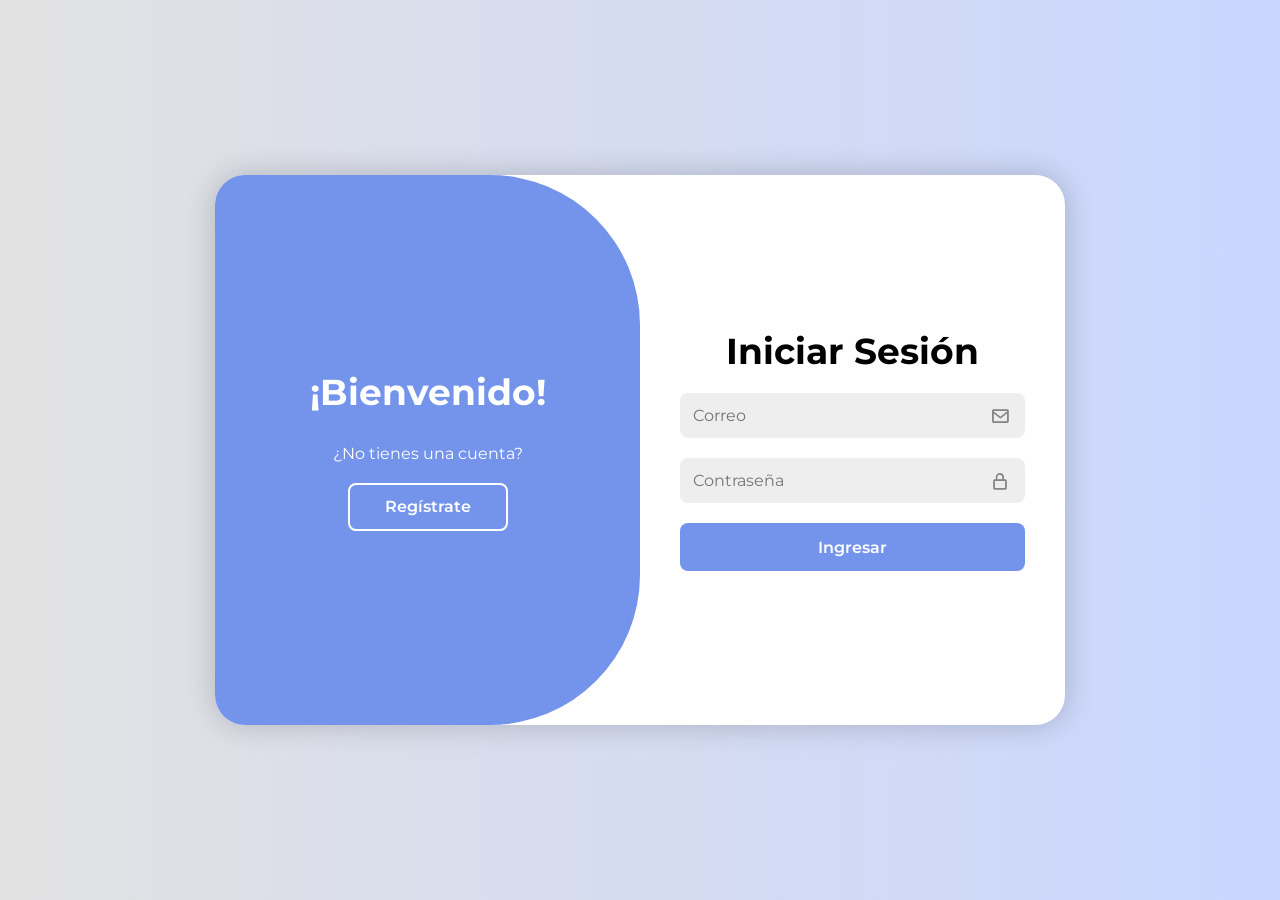
==== index.html @ 682713ae "primer repositorio" ====
<!DOCTYPE html>
<html lang="es">
<head>
    <meta charset="UTF-8">
    <meta name="viewport" content="width=device-width, initial-scale=1.0">
    <title>Acceso y Registro</title>
    <link rel="stylesheet" href="style.css">
    <link href="https://fonts.googleapis.com/css2?family=Montserrat:wght@300;400;600;700&display=swap" rel="stylesheet">
    <link href='https://unpkg.com/boxicons@2.1.4/css/boxicons.min.css' rel='stylesheet'>
    <link rel="stylesheet" href="https://fonts.googleapis.com/css2?family=Material+Symbols+Outlined:opsz,wght,FILL,GRAD@24,400,0,0&icon_names=arrow_back_ios_new" />
    <link rel="website icon" type="png"  href="Imagenes/Three reparations.png">
</head>
<body>
    <div class="container">
        <div class="form-box login">
            <form action="admin.html">
                <h1 id="titulo-login">Iniciar Sesión</h1>
                <div class="input-box">
                    <input type="text" placeholder="Correo" required>
                    <!-- <i class='bx bx-user'></i> -->
                     <i class='bx bx-envelope'></i>
                </div>
                <div class="input-box">
                    <input type="password" placeholder="Contraseña" required>
                    <i class='bx bx-lock-alt'></i>
                </div>
                <button type="submit" class="btn">Ingresar</button>
            </form>
        </div>

        <div class="form-box register">
            <form action="#">
                <h1>Registro</h1>
                <div class="input-box">
                    <input type="text" placeholder="Nombre" required>
                    <i class='bx bx-user'></i>
                </div>
                <div class="input-box">
                    <input type="email" placeholder="Correo" required>
                    <i class='bx bx-envelope'></i>
                </div>
                <div class="input-box">
                    <input type="password" placeholder="Contraseña" required>
                    <i class='bx bx-lock-alt'></i>
                </div>
                <button type="submit" class="btn">Registrarse</button>
            </form>
        </div>

        <div class="toggle-box">
            <div class="toggle-panel toggle-left">
                <h1>¡Bienvenido!</h1>
                <p>¿No tienes una cuenta?</p>
                <button class="btn register-btn">Regístrate</button>
            </div>
            <div class="toggle-panel toggle-right">
                <h1>Hola de nuevo</h1>
                <p>¿Ya tienes una cuenta?</p>
                <button class="btn login-btn">Inicia sesión</button>
            </div>
        </div>
    </div>
    
    <script src="script.js"></script>
</body>
</html>
---- style.css ----
/* Importación de fuente Montserrat */
@import url('https://fonts.googleapis.com/css2?family=Montserrat:wght@300;400;600;700&display=swap');

* {
    margin: 0;
    padding: 0;
    box-sizing: border-box;
    font-family: 'Montserrat', sans-serif;
}

body {
    display: flex;
    justify-content: center;
    align-items: center;
    min-height: 100vh;
    background: linear-gradient(90deg, #e2e2e2, #c9d6ff);
}

.container {
    position: relative;
    width: 850px;
    height: 550px;
    background: #fff;
    border-radius: 30px;
    box-shadow: 0 0 30px rgba(0, 0, 0, 0.2);
    overflow: hidden;
}

/* --- ESTILOS DE LOS FORMULARIOS --- */

.form-box {
    position: absolute;
    top: 0;
    width: 50%;
    height: 100%;
    display: flex;
    flex-direction: column;
    justify-content: center;
    align-items: center;
    padding: 40px;
    transition: all 0.6s ease-in-out;
}

/* Login a la derecha por defecto */
.form-box.login {
    right: 0;
    z-index: 2;
}

/* Cuando está activo, el login se desplaza y desaparece */
.container.active .form-box.login {
    transform: translateX(100%);
    opacity: 0;
    z-index: 1;
}

/* Registro a la izquierda (oculto por defecto) */
.form-box.register {
    left: 0;
    opacity: 0;
    z-index: 1;
    visibility: hidden;
    transform: translateX(-100%);
}

.container.active .form-box.register {    
    opacity: 1;
    z-index: 5;
    visibility: visible;
    transform: translateX(0);
}

form {
    width: 100%;
    text-align: center;
}

.container h1 {
    font-size: 36px;
    margin-bottom: 10px;
    color: #333;
}

#titulo-login {
    color: #000;
    font-weight: 700;
}

.input-box {
    position: relative;
    margin: 20px 0;
}

.input-box input {
    width: 100%;
    padding: 13px 40px 13px 13px;
    background: #eee;
    border-radius: 8px;
    border: none;
    outline: none;
    font-size: 16px;
}

.input-box i {
    position: absolute;
    right: 15px;
    top: 50%;
    transform: translateY(-50%);
    font-size: 20px;
    color: #888;
}

.btn {
    width: 100%;
    height: 48px;
    background: #7494ec;
    border-radius: 8px;
    border: none;
    cursor: pointer;
    font-size: 16px;
    color: #fff;
    font-weight: 600;
    transition: .3s;
}

.btn:active {
    transform: scale(0.95);
}

.btn:hover {
    background: #5a7bd4;
}

/* --- LÓGICA DEL PANEL AZUL (TOGGLE) --- */

.toggle-box {
    position: absolute;
    top: 0;
    left: 0;
    width: 100%;
    height: 100%;
    pointer-events: none; /* Permite que los clics pasen a los inputs de abajo */
    z-index: 10;
}

.toggle-box::before {
    content: '';
    position: absolute;
    left: -250%;
    width: 300%;
    height: 100%;
    background: #7494ec;
    border-radius: 150px;
    z-index: 2;
    transition: 1.2s ease-in-out;
    pointer-events: all; /* El fondo azul sí debe detectar clics */
}

.container.active .toggle-box::before {
    left: 50%;
}

.toggle-panel {
    position: absolute;
    width: 50%;
    height: 100%;
    color: #fff;
    display: flex;
    flex-direction: column;
    justify-content: center;
    align-items: center;
    z-index: 15;
    transition: 0.6s ease-in-out;
    pointer-events: all; /* Los botones de los paneles deben ser clickeables */
}

.toggle-panel h1 {
    color: #fff;
}

.toggle-left {
    left: 0;
    transform: translateX(0);
}

.container.active .toggle-left {
    transform: translateX(-100%);
}

.toggle-right {
    right: 0;
    transform: translateX(100%);
}

.container.active .toggle-right {
    transform: translateX(0);
}

.toggle-panel p {
    margin: 20px 0;
}

.toggle-panel .btn {
    width: 160px;
    background: transparent;
    border: 2px solid #fff;
}

.toggle-panel .btn:hover {
    background: rgba(255, 255, 255, 0.1);
}

/* --- DISEÑO RESPONSIVO --- */

@media screen and (max-width: 650px) {
    .container {
        height: calc(100vh - 40px);
        width: 100%;
        margin: 10px;
    }

    .form-box {
        width: 100%;
        height: 70%;
        top: 0;
    }

    .container.active .form-box {
        right: 0;
        bottom: 0;
        transform: translateY(30%);
    }

    .container.active .form-box.register {
        top: 0;
        transform: translateY(0);
    }

    .toggle-box::before {
        left: 0;
        top: -270%;
        width: 100%;
        height: 300%;
        border-radius: 20vw;
    }

    .container.active .toggle-box::before {
        left: 0;
        top: 70%;
    }

    .toggle-panel {
        width: 100%;
        height: 30%;
    }

    .container.active .toggle-panel.toggle-left {
        transform: translateY(-100%);
    }

    .toggle-panel.toggle-right {
        right: 0;
        bottom: -30%;
        transform: translateY(0);
    }

    .container.active .toggle-panel.toggle-right {
        bottom: 0;
        transform: translateY(0);
    }
}
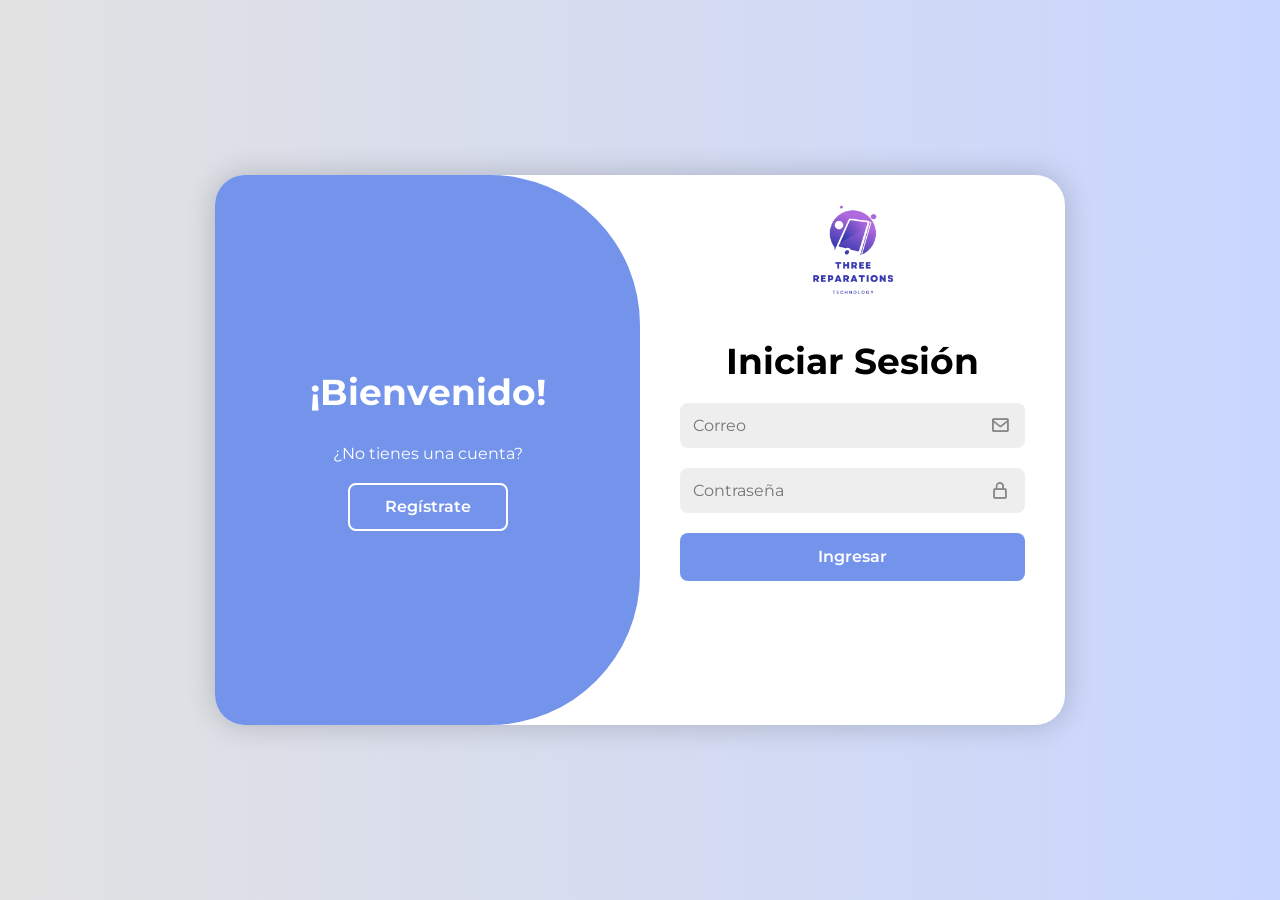
==== commit f5a11d45: "Imagenes agregadas en admin.html" ====
--- a/index.html
+++ b/index.html
@@ -14,6 +14,7 @@
     <div class="container">
         <div class="form-box login">
             <form action="admin.html">
+                <img src="Imagenes/logo_three.png" id="logo-login"alt="Logo" name="Logo" width="150px">
                 <h1 id="titulo-login">Iniciar Sesión</h1>
                 <div class="input-box">
                     <input type="text" placeholder="Correo" required>
@@ -30,6 +31,7 @@
 
         <div class="form-box register">
             <form action="#">
+                <img src="Imagenes/logo_three.png" id="logo-signup" alt="Logo" name="Logo" width="150px">
                 <h1>Registro</h1>
                 <div class="input-box">
                     <input type="text" placeholder="Nombre" required>
--- a/style.css
+++ b/style.css
@@ -1,5 +1,15 @@
 /* Importación de fuente Montserrat */
 @import url('https://fonts.googleapis.com/css2?family=Montserrat:wght@300;400;600;700&display=swap');
+
+#logo-login{
+    margin-top: -250px;
+    
+}
+
+#logo-signup{
+    margin-top: -100px;
+}
+
 
 * {
     margin: 0;
